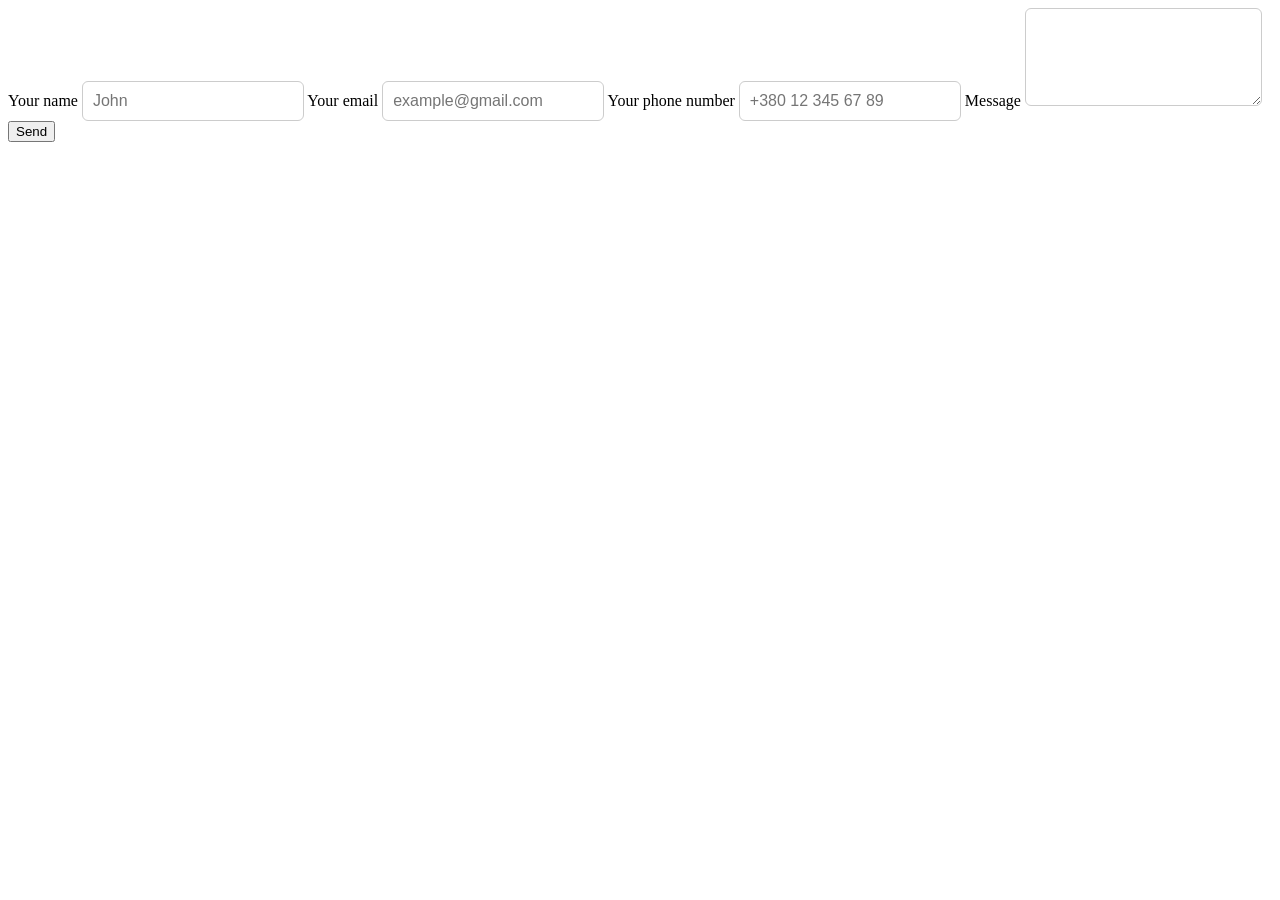
==== about.html @ 29e14a16 "м" ====
<!doctype html>
<html lang="en">
  <head>
    <meta charset="UTF-8" />
    <meta name="viewport" content="width=device-width, initial-scale=1.0" />
    <link rel="stylesheet" href="style2.css" />
    <title>WEB</title>
  </head>
  <body>
    <header></header>
    <main></main>
    <footer class="footer">
      <form class="contact-form">
        <label for="name">Your name</label>
        <input type="text" id="name" name="name" placeholder="John" required />

        <label for="email">Your email</label>
        <input
          type="email"
          id="email"
          name="email"
          placeholder="example@gmail.com"
          required
        />

        <label for="phone">Your phone number</label>
        <input
          type="tel"
          id="phone"
          name="phone"
          placeholder="+380 12 345 67 89"
        />

        <label for="message">Message</label>
        <textarea id="message" name="message" rows="4"></textarea>

        <button type="submit">Send</button>
      </form>
    </footer>
  </body>
</html>
---- style2.css ----
.contact-form input,
.contact-form textarea {
  padding: 10px;
  border: 1px solid #ccc;
  border-radius: 6px;
  font-size: 16px;
}
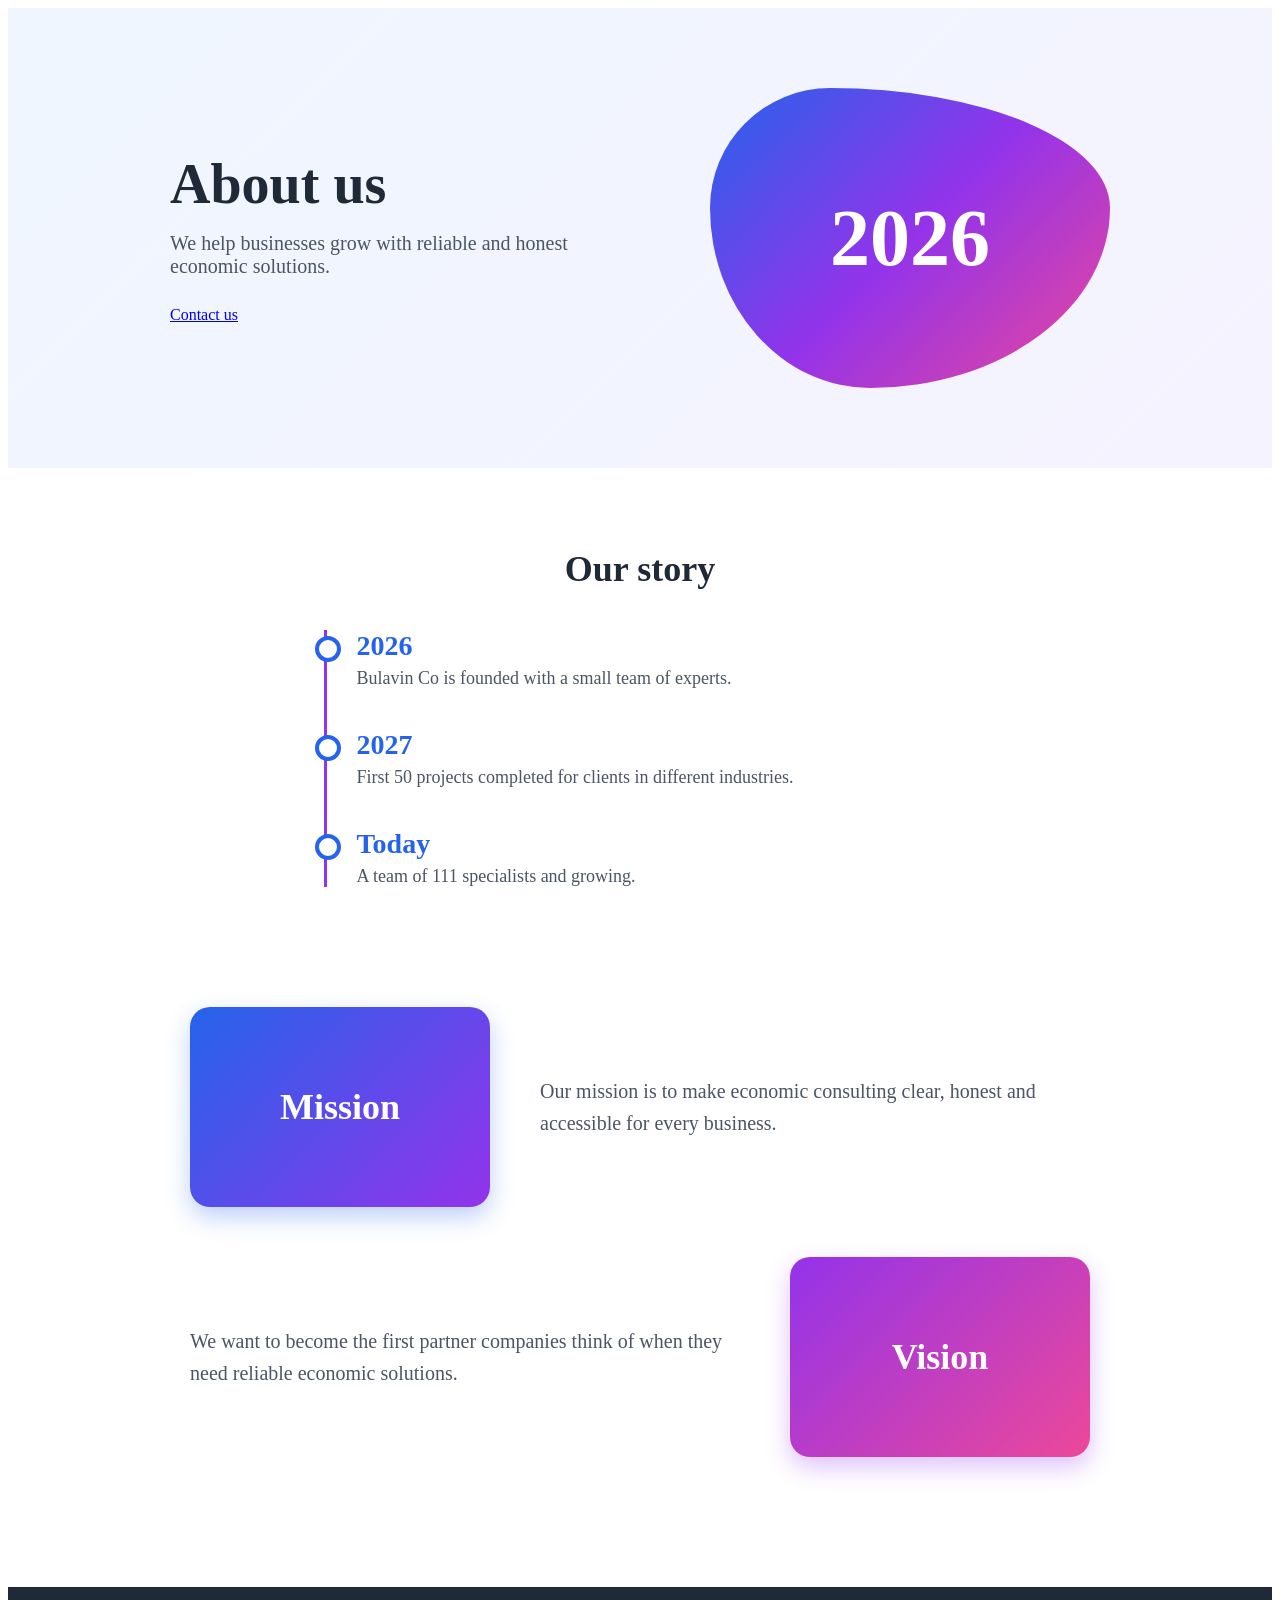
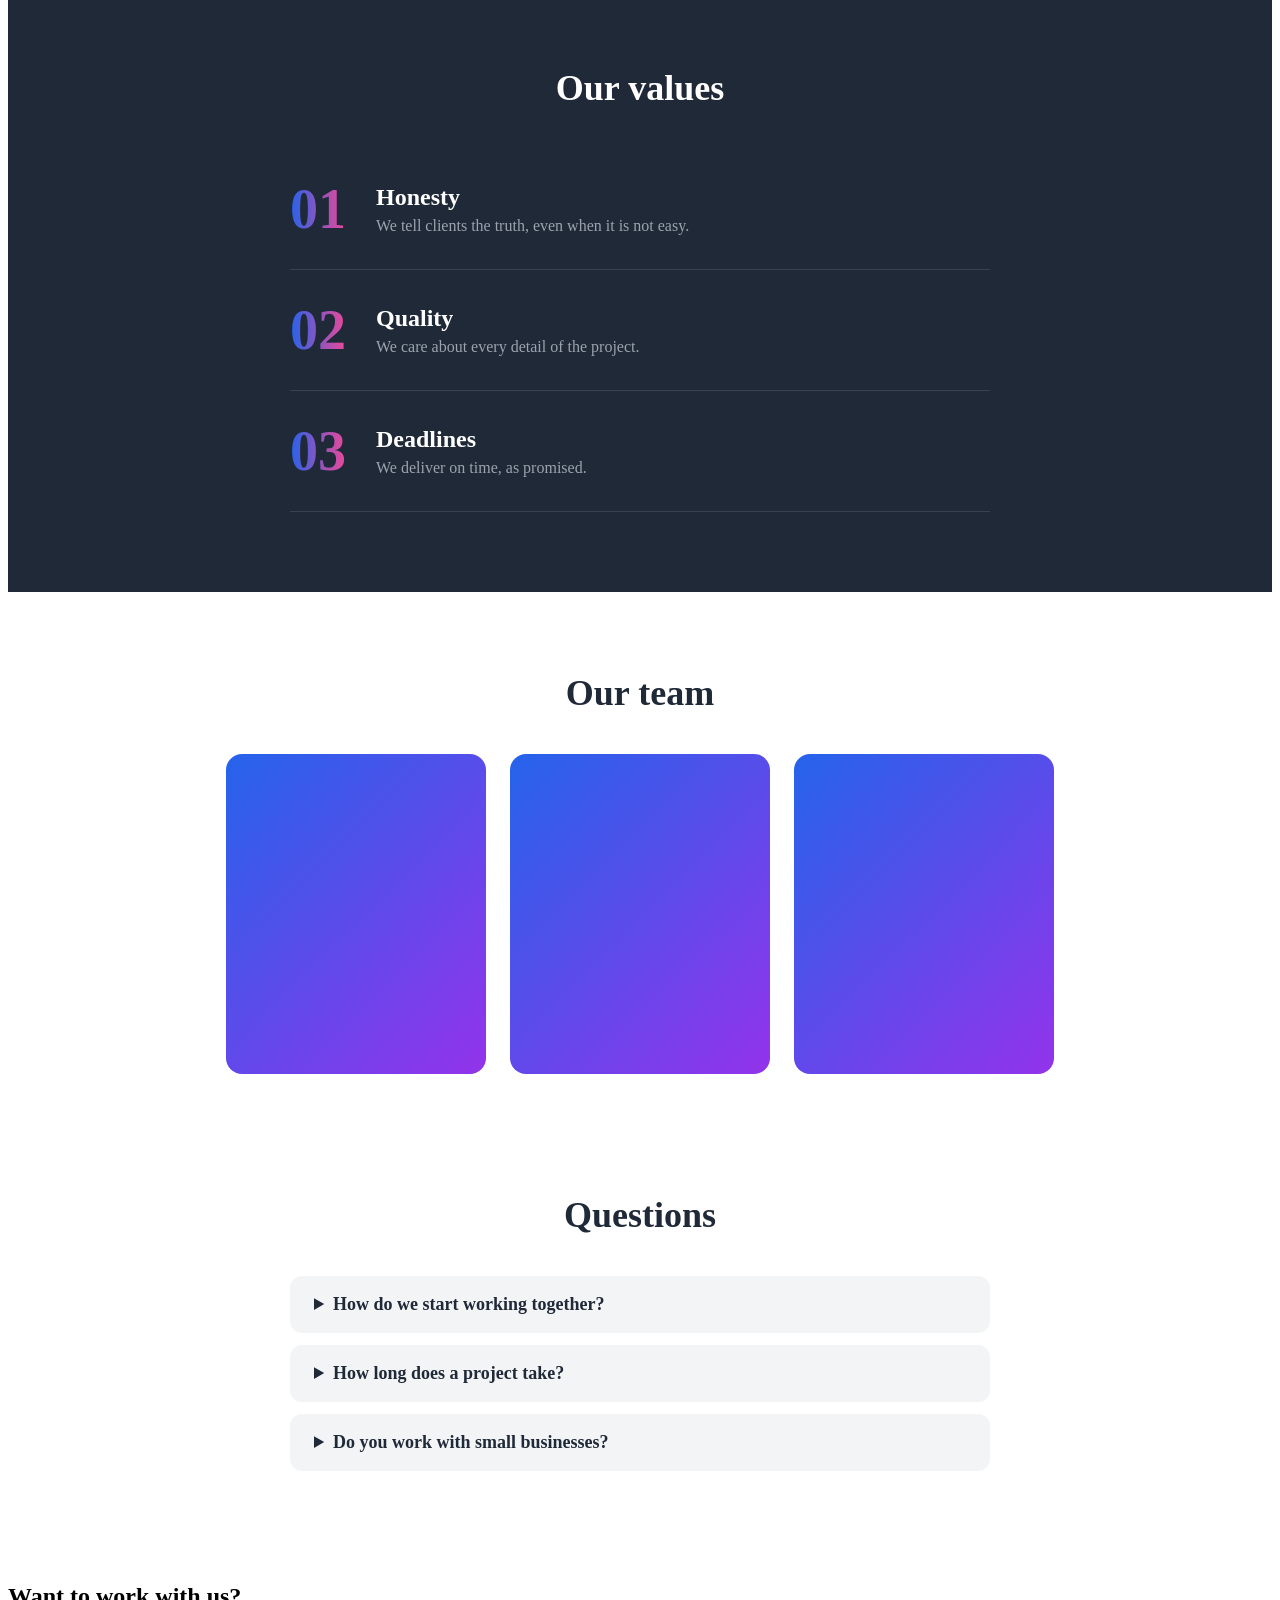
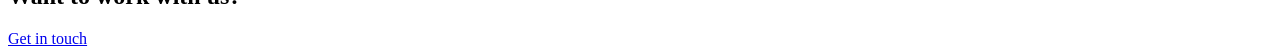
==== commit 4dbbdbf2: "g" ====
--- a/about.html
+++ b/about.html
@@ -8,34 +8,141 @@
   </head>
   <body>
     <header></header>
-    <main></main>
-    <footer class="footer">
-      <form class="contact-form">
-        <label for="name">Your name</label>
-        <input type="text" id="name" name="name" placeholder="John" required />
+    <main class="main">
+      <!-- 1. Hero в две колонки -->
+      <section class="about-hero">
+        <div class="about-hero-text">
+          <h1 class="about-title">About us</h1>
+          <p class="about-text">
+            We help businesses grow with reliable and honest economic solutions.
+          </p>
+          <a href="contacts.html" class="hero-btn">Contact us</a>
+        </div>
+        <div class="about-hero-visual">2026</div>
+      </section>
 
-        <label for="email">Your email</label>
-        <input
-          type="email"
-          id="email"
-          name="email"
-          placeholder="example@gmail.com"
-          required
-        />
+      <!-- 2. Timeline -->
+      <section class="timeline">
+        <h2 class="section-title">Our story</h2>
+        <ul class="timeline-ul">
+          <li class="timeline-li">
+            <span class="timeline-year">2026</span>
+            <p>Bulavin Co is founded with a small team of experts.</p>
+          </li>
+          <li class="timeline-li">
+            <span class="timeline-year">2027</span>
+            <p>
+              First 50 projects completed for clients in different industries.
+            </p>
+          </li>
+          <li class="timeline-li">
+            <span class="timeline-year">Today</span>
+            <p>A team of 111 specialists and growing.</p>
+          </li>
+        </ul>
+      </section>
 
-        <label for="phone">Your phone number</label>
-        <input
-          type="tel"
-          id="phone"
-          name="phone"
-          placeholder="+380 12 345 67 89"
-        />
+      <!-- 3. Миссия и видение зигзагом -->
+      <section class="zigzag">
+        <div class="zigzag-row">
+          <div class="zigzag-box">Mission</div>
+          <p class="zigzag-text">
+            Our mission is to make economic consulting clear, honest and
+            accessible for every business.
+          </p>
+        </div>
+        <div class="zigzag-row zigzag-row-reverse">
+          <div class="zigzag-box zigzag-box-alt">Vision</div>
+          <p class="zigzag-text">
+            We want to become the first partner companies think of when they
+            need reliable economic solutions.
+          </p>
+        </div>
+      </section>
 
-        <label for="message">Message</label>
-        <textarea id="message" name="message" rows="4"></textarea>
+      <!-- 4. Ценности строками на тёмном фоне -->
+      <section class="values">
+        <h2 class="section-title values-title">Our values</h2>
+        <ul class="values-ul">
+          <li class="values-li">
+            <span class="values-num">01</span>
+            <div>
+              <h3 class="values-h3">Honesty</h3>
+              <p>We tell clients the truth, even when it is not easy.</p>
+            </div>
+          </li>
+          <li class="values-li">
+            <span class="values-num">02</span>
+            <div>
+              <h3 class="values-h3">Quality</h3>
+              <p>We care about every detail of the project.</p>
+            </div>
+          </li>
+          <li class="values-li">
+            <span class="values-num">03</span>
+            <div>
+              <h3 class="values-h3">Deadlines</h3>
+              <p>We deliver on time, as promised.</p>
+            </div>
+          </li>
+        </ul>
+      </section>
 
-        <button type="submit">Send</button>
-      </form>
-    </footer>
+      <!-- 5. Команда -->
+      <section class="team">
+        <h2 class="section-title">Our team</h2>
+        <ul class="team-ul">
+          <li class="team-li">
+            <div class="team-photo"></div>
+            <div class="team-info">
+              <h3 class="team-name">Name Surname</h3>
+              <p class="team-role">CEO</p>
+            </div>
+          </li>
+          <li class="team-li">
+            <div class="team-photo"></div>
+            <div class="team-info">
+              <h3 class="team-name">Name Surname</h3>
+              <p class="team-role">Lead economist</p>
+            </div>
+          </li>
+          <li class="team-li">
+            <div class="team-photo"></div>
+            <div class="team-info">
+              <h3 class="team-name">Name Surname</h3>
+              <p class="team-role">Project manager</p>
+            </div>
+          </li>
+        </ul>
+      </section>
+
+      <!-- 6. FAQ -->
+      <section class="faq">
+        <h2 class="section-title">Questions</h2>
+        <details class="faq-item">
+          <summary>How do we start working together?</summary>
+          <p>
+            Leave your contacts and we will call you within one business day.
+          </p>
+        </details>
+        <details class="faq-item">
+          <summary>How long does a project take?</summary>
+          <p>
+            It depends on the size of the project, usually from 2 to 8 weeks.
+          </p>
+        </details>
+        <details class="faq-item">
+          <summary>Do you work with small businesses?</summary>
+          <p>Yes, we work with companies of any size.</p>
+        </details>
+      </section>
+
+      <!-- 7. CTA -->
+      <section class="cta">
+        <h2>Want to work with us?</h2>
+        <a href="contacts.html" class="hero-btn">Get in touch</a>
+      </section>
+    </main>
+    <footer class="footer"></footer>
   </body>
 </html>
--- a/style2.css
+++ b/style2.css
@@ -5,3 +5,324 @@
   border-radius: 6px;
   font-size: 16px;
 }
+
+.section-title {
+  margin: 0 0 40px;
+  text-align: center;
+  font-size: 36px;
+  font-weight: 700;
+  color: #1f2937;
+}
+
+/* ========== 1. ABOUT HERO (2 колонки) ========== */
+.about-hero {
+  display: flex;
+  align-items: center;
+  justify-content: center;
+  gap: 60px;
+  padding: 80px 40px;
+  background: linear-gradient(135deg, #eff6ff, #f5f3ff);
+}
+
+.about-hero-text {
+  flex: 1;
+  max-width: 480px;
+}
+
+.about-title {
+  margin: 0 0 16px;
+  font-size: 56px;
+  font-weight: 800;
+  color: #1f2937;
+}
+
+.about-text {
+  margin: 0 0 28px;
+  font-size: 20px;
+  color: #4b5563;
+}
+
+.about-hero-visual {
+  flex: 1;
+  max-width: 400px;
+  height: 300px;
+  display: flex;
+  align-items: center;
+  justify-content: center;
+  font-size: 80px;
+  font-weight: 800;
+  color: #fff;
+  background: linear-gradient(135deg, #2563eb, #9333ea, #ec4899);
+  border-radius: 30% 70% 60% 40% / 40% 40% 60% 60%;
+  animation: blob 8s ease-in-out infinite;
+}
+
+@keyframes blob {
+  50% {
+    border-radius: 60% 40% 30% 70% / 60% 60% 40% 40%;
+  }
+}
+
+/* ========== 2. TIMELINE ========== */
+.timeline {
+  padding: 80px 16px;
+}
+
+.timeline-ul {
+  list-style: none;
+  max-width: 600px;
+  margin: 0 auto;
+  padding: 0 0 0 30px;
+  border-left: 3px solid #9333ea;
+}
+
+.timeline-li {
+  position: relative;
+  margin-bottom: 40px;
+}
+
+.timeline-li:last-child {
+  margin-bottom: 0;
+}
+
+.timeline-li::before {
+  content: "";
+  position: absolute;
+  left: -42px;
+  top: 6px;
+  width: 18px;
+  height: 18px;
+  background: #fff;
+  border: 4px solid #2563eb;
+  border-radius: 50%;
+}
+
+.timeline-year {
+  font-size: 28px;
+  font-weight: 800;
+  color: #2563eb;
+}
+
+.timeline-li p {
+  margin: 6px 0 0;
+  font-size: 18px;
+  color: #4b5563;
+}
+
+/* ========== 3. ZIGZAG ========== */
+.zigzag {
+  padding: 40px 40px 80px;
+}
+
+.zigzag-row {
+  display: flex;
+  align-items: center;
+  justify-content: center;
+  gap: 50px;
+  max-width: 900px;
+  margin: 0 auto 50px;
+}
+
+.zigzag-row-reverse {
+  flex-direction: row-reverse;
+}
+
+.zigzag-box {
+  flex: 0 0 300px;
+  height: 200px;
+  display: flex;
+  align-items: center;
+  justify-content: center;
+  font-size: 36px;
+  font-weight: 800;
+  color: #fff;
+  background: linear-gradient(135deg, #2563eb, #9333ea);
+  border-radius: 20px;
+  box-shadow: 0 10px 24px rgba(37, 99, 235, 0.3);
+}
+
+.zigzag-box-alt {
+  background: linear-gradient(135deg, #9333ea, #ec4899);
+  box-shadow: 0 10px 24px rgba(147, 51, 234, 0.3);
+}
+
+.zigzag-text {
+  font-size: 20px;
+  line-height: 1.6;
+  color: #4b5563;
+}
+
+/* ========== 4. VALUES (тёмный фон, строки) ========== */
+.values {
+  padding: 80px 16px;
+  background: #1f2937;
+}
+
+.values-title {
+  color: #fff;
+}
+
+.values-ul {
+  list-style: none;
+  max-width: 700px;
+  margin: 0 auto;
+  padding: 0;
+}
+
+.values-li {
+  display: flex;
+  align-items: center;
+  gap: 30px;
+  padding: 28px 0;
+  border-bottom: 1px solid #374151;
+  transition: padding-left 0.3s ease;
+}
+
+.values-li:hover {
+  padding-left: 16px;
+}
+
+.values-num {
+  font-size: 56px;
+  font-weight: 800;
+  background: linear-gradient(90deg, #2563eb, #ec4899);
+  -webkit-background-clip: text;
+  background-clip: text;
+  color: transparent;
+}
+
+.values-h3 {
+  margin: 0 0 6px;
+  font-size: 24px;
+  color: #fff;
+}
+
+.values-li p {
+  margin: 0;
+  color: #9ca3af;
+}
+
+/* ========== 5. TEAM ========== */
+.team {
+  padding: 80px 16px;
+}
+
+.team-ul {
+  list-style: none;
+  margin: 0;
+  padding: 0;
+  display: flex;
+  justify-content: center;
+  gap: 24px;
+}
+
+.team-li {
+  position: relative;
+  width: 260px;
+  height: 320px;
+  overflow: hidden;
+  border-radius: 16px;
+  background: linear-gradient(135deg, #2563eb, #9333ea);
+}
+
+.team-photo {
+  width: 100%;
+  height: 100%;
+  object-fit: cover;
+  /* позже замените на <img> с фото */
+}
+
+.team-info {
+  position: absolute;
+  left: 0;
+  right: 0;
+  bottom: 0;
+  padding: 20px;
+  text-align: center;
+  background: rgba(31, 41, 55, 0.85);
+  transform: translateY(100%);
+  transition: transform 0.4s ease;
+}
+
+.team-li:hover .team-info {
+  transform: translateY(0);
+}
+
+.team-name {
+  margin: 0 0 4px;
+  font-size: 20px;
+  color: #fff;
+}
+
+.team-role {
+  margin: 0;
+  color: #d1d5db;
+}
+
+/* ========== 6. FAQ ========== */
+.faq {
+  max-width: 700px;
+  margin: 0 auto;
+  padding: 40px 16px 80px;
+}
+
+.faq-item {
+  margin-bottom: 12px;
+  padding: 18px 24px;
+  background: #f3f4f6;
+  border-radius: 12px;
+}
+
+.faq-item summary {
+  font-size: 18px;
+  font-weight: 600;
+  color: #1f2937;
+  cursor: pointer;
+}
+
+.faq-item[open] summary {
+  color: #9333ea;
+}
+
+.faq-item p {
+  margin: 12px 0 0;
+  color: #4b5563;
+}
+
+/* ========== MOBILE ========== */
+@media (max-width: 768px) {
+  .about-hero,
+  .zigzag-row,
+  .zigzag-row-reverse {
+    flex-direction: column;
+    padding-left: 16px;
+    padding-right: 16px;
+  }
+
+  .about-title {
+    font-size: 38px;
+  }
+
+  .about-hero-visual {
+    width: 100%;
+    height: 200px;
+    font-size: 56px;
+  }
+
+  .zigzag-box {
+    flex: none;
+    width: 100%;
+  }
+
+  .values-num {
+    font-size: 40px;
+  }
+
+  .team-ul {
+    flex-direction: column;
+    align-items: center;
+  }
+}
+body {
+  font-family: Georgia, "Times New Roman", Times, serif;
+}
